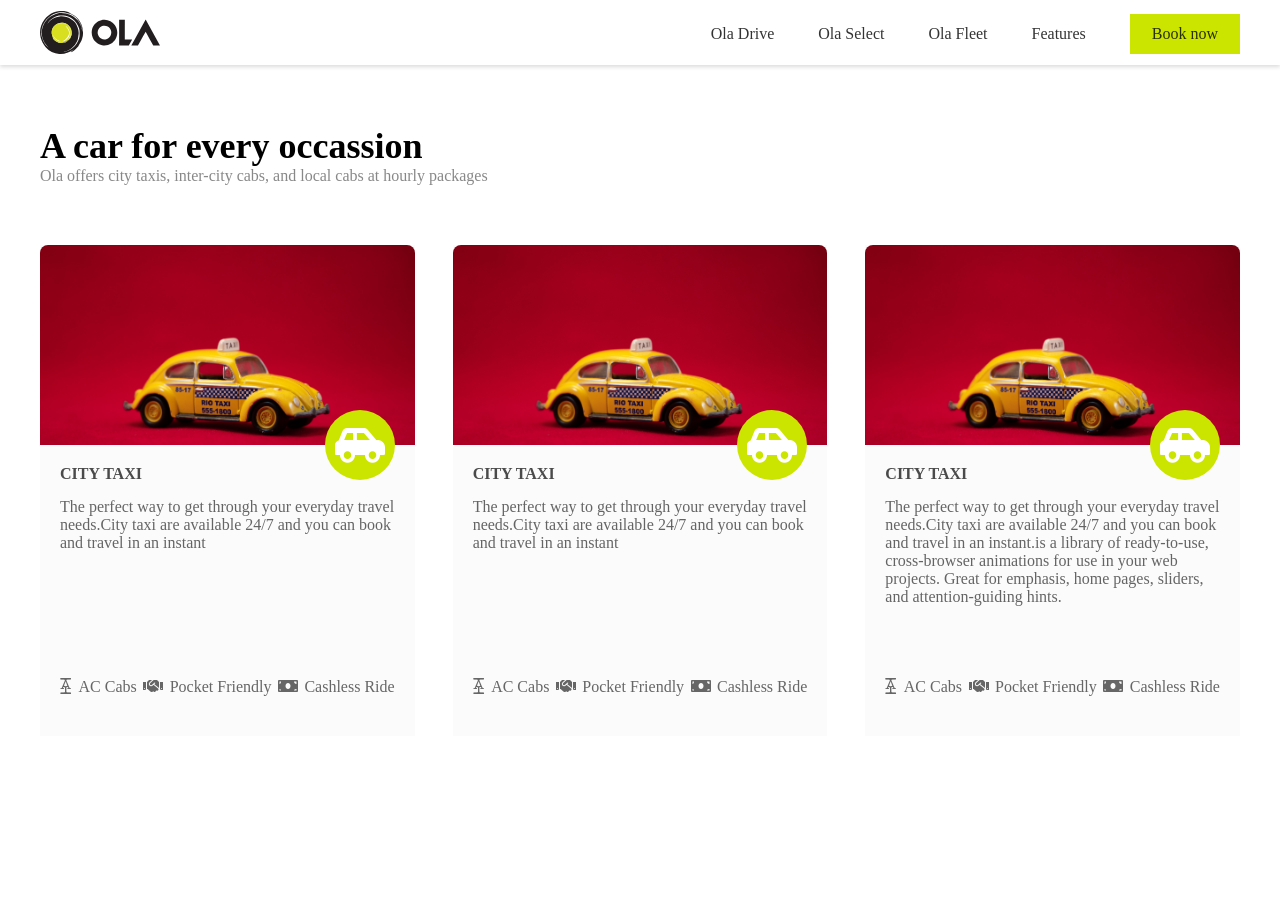
==== index.html @ 7271c8c6 "first commit" ====
<!DOCTYPE html>
<html lang="en">
<head>
    <meta charset="UTF-8">
    <meta http-equiv="X-UA-Compatible" content="IE=edge">
    <meta name="viewport" content="width=device-width , initial-scale=1.0">
    <title>ola layout</title>
    <link rel="stylesheet" href="style.css">
    <link rel="stylesheet" href="https://cdnjs.cloudflare.com/ajax/libs/font-awesome/5.15.0/css/all.min.css
">
</head>
<body>
    <!--nav section-->
    <section class="secondary-header">
        <nav class="max-container">
     <div class="majornav-links">
     <div class="bars"> <i class="fas fa-bars"></i></div> 
         <div class="logo">
             <img class="logo-img" src="ola-cabs.svg" alt="">
         </div>
         <div class="nav-links">
             <a class="link"href="#">Ola Drive</a>
             <a class="link"href="#">Ola Select</a>
             <a class="link" href="#">Ola Fleet</a>
             <a class="link"href="#">Features</a>
           <a class="book-link" href="#">Book now</a>
         </div>
     </div>
        </nav>

    </section>
  <!--services section-->  
  <section class="service-container">
    <div class="service-section-wrapper">
        <div class="max-container">
       <h3 class="service-title">A car for every occassion</h3>
       <p class="caption">Ola offers city taxis, inter-city cabs, and local cabs at hourly packages</p>
       <div class="card-wrapper">
           <div class="card">
               <div class="img-wrapper">
                   <div class="car-svg">
              <i class="fas fa-car-side"></i>
                </div>
               </div>
               <div class="info-container">
               <h4 class="info-title">City Taxi</h4>
               <p class="car-copy">The perfect way to get through your everyday travel needs.City taxi are available 24/7 and you can book and travel in an instant</p>
               <div class="flex-container">
               <i class="fab fa-acquisitions-incorporated"></i> <span>AC Cabs</span>
               <i class="fas fa-handshake"></i><span>Pocket Friendly</span>
               <i class="fas fa-money-bill"></i><span>Cashless Ride</span>
               </div>
               </div>
           </div>
           <div class="card">
            <div class="img-wrapper">
             <div class="car-svg"><i class="fas fa-car-side"></i></div>
            </div>
            <div class="info-container">
            <h4 class="info-title" >City Taxi</h4>

            <p class="car-copy">The perfect way to get through your everyday travel needs.City taxi are available 24/7 and you can book and travel in an instant</p>
            <div class="flex-container">
            <i class="fab fa-acquisitions-incorporated"></i> <span>AC Cabs</span>
            <i class="fas fa-handshake"></i><span>Pocket Friendly</span>
            <i class="fas fa-money-bill"></i><span>Cashless Ride</span>
            </div>
            </div>
        </div>
        <div class="card">
            <div class="img-wrapper">
            <div class="car-svg"><i class="fas fa-car-side"></i></div>
            </div>
            <div class="info-container">
            <h4 class="info-title">City Taxi</h4>
            <p class="car-copy">The perfect way to get through your everyday travel needs.City taxi are available 24/7 and you can book and travel in an instant.is a library of ready-to-use, cross-browser animations for use in your web projects. Great for emphasis, home pages, sliders, and attention-guiding hints.</p>
            <div class="flex-container">
            <i class="fab fa-acquisitions-incorporated"></i><span>AC Cabs</span>
            <i class="fas fa-handshake"></i><span>Pocket Friendly</span>
            <i class="fas fa-money-bill"></i><span>Cashless Ride</span>
            </div>
            </div>
        </div>
       </div>
       </div>
    </div>
</section>

</body>
</html>
---- style.css ----
*{
    padding:0;
    margin:0;
    box-sizing:border-box;
}
/* nav section*/

.secondary-header{
    padding:11px 20px;
    height:65px;
    box-shadow: 0px 2px 4px 0px rgb(0 0 0 / 14%);
    width:100%;
    
}
.bars{
    display:none;
}
.logo-img{
    width:120px;
}
.majornav-links{
    display:flex;
    justify-content: space-between;
    align-items: center;
    
}
.nav-links{
    display:flex;
    align-items: center;
    
   
}
.nav-links a {
    color:rgba(0, 0, 0, 0.8);
    text-decoration: none;
}
.link{
    padding:0 22px;
    }
.book-link{
    background-color: #CCE500;
    padding:11px 22px;
    margin-left:22px;
}

/*services section */
.service-container{
    padding:60px 20px;
   
    
}
.service-title{
    font-size:36px;
    font-weight:600;
}
.caption{
   color:rgba(0, 0, 0, 0.92);
   opacity:0.5;
}
.max-container{
    max-width: 1200px;
    width:100%;
    margin:0 auto;
}
.img-wrapper{
    background-image:url("taxi.jpg") ;
    background-position:center ;
    background-size: cover;
    width:100%;
    height:200px;
    border-top-left-radius:8px;
    border-top-right-radius:8px;
    position:relative;
}
.car-svg{
    width:70px;
    height:70px;
    background-color:#CCE500 ;
    display:flex;
    align-items: center;
    font-size:40px;
    color:white;
    justify-content: center;
    text-align: center;
    border-radius:50% ;
    position:absolute;
    right:20px;
    bottom:-35px;
}
.car-copy{
    min-height:150px;
}
.card-wrapper{
    display:grid;
    grid-template-columns: 1fr 1fr 1fr;
    grid-column-gap:38px;
    margin-top:60px;
}
.card{
    background-color:#FBFBFC;
    color:rgba(0, 0, 0, 0.6);
}
.info-container{
    padding:20px 20px 0;
}
.info-title{
    color:#4A4A4A;
    text-transform: uppercase;
    margin-bottom:15px;
}
.flex-container{
    display:flex;
   justify-content: space-between;
    padding:30px 0 40px;
    color:#666;
}
@media only screen and (max-width:992px){
    .car-copy{
        min-height:200px;
    }
    .card-wrapper{
       display:grid;
       grid-template-columns:1fr 1fr;
       grid-row-gap:20px;
   }
   }
@media only screen and (max-width: 768px){
    
   
    .secondary-header{
        width:100%;
        padding:20px 0;
    }
    .logo{
        display:flex;
        align-items: center;
        justify-content: center;
    }
    .majornav-links{
        display:flex;
        align-items: center;
        justify-content:space-evenly;
    }
    .fa-bars{
        font-size:24px;
    }
    .bars{
        display:block;
    }
    .logo-img{
        width:80px;
        height:28px;
    }
   .nav-links{
       display:none;
   }
   .service-title{
     font-size: 28px;  
   }
   .caption{
       font-size:14px;
   }
   .card-wrapper{
       display:grid;
       grid-template-columns:1fr;
       grid-row-gap:20px;
}
.info-container{
    padding:20px 16px 0;
}
}
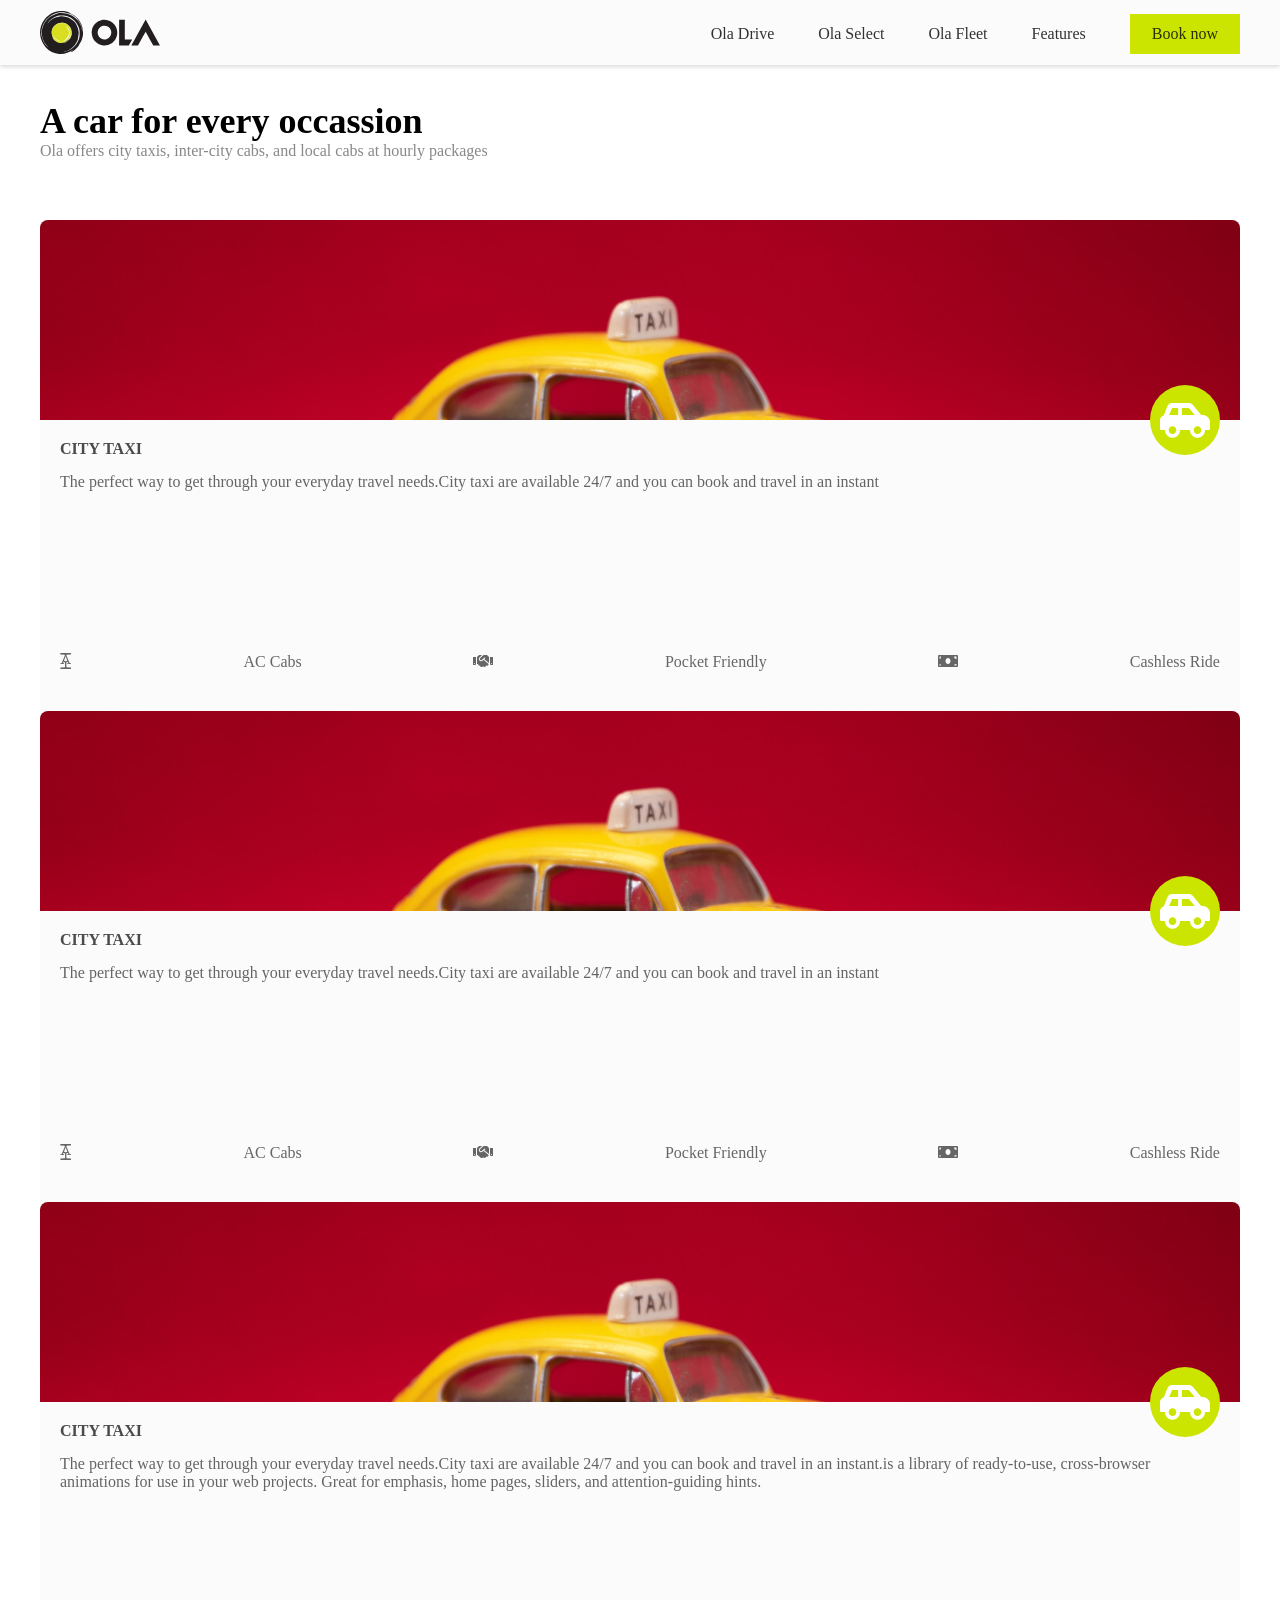
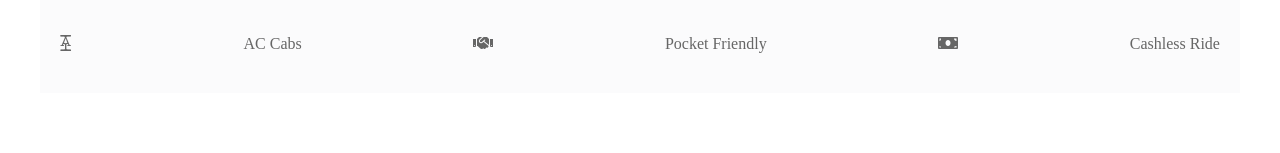
==== commit 0516964d: "testing" ====
--- a/index.html
+++ b/index.html
@@ -8,6 +8,9 @@
     <link rel="stylesheet" href="style.css">
     <link rel="stylesheet" href="https://cdnjs.cloudflare.com/ajax/libs/font-awesome/5.15.0/css/all.min.css
 ">
+<link rel="stylesheet" href="https://unpkg.com/aos@next/dist/aos.css" />
+
+
 </head>
 <body>
     <!--nav section-->
@@ -32,11 +35,11 @@
   <!--services section-->  
   <section class="service-container">
     <div class="service-section-wrapper">
-        <div class="max-container">
+        <div class="max-container servicemax">
        <h3 class="service-title">A car for every occassion</h3>
        <p class="caption">Ola offers city taxis, inter-city cabs, and local cabs at hourly packages</p>
        <div class="card-wrapper">
-           <div class="card">
+           <div class="card one">
                <div class="img-wrapper">
                    <div class="car-svg">
               <i class="fas fa-car-side"></i>
@@ -52,7 +55,7 @@
                </div>
                </div>
            </div>
-           <div class="card">
+           <div class="card two" data-aos="fade-left">
             <div class="img-wrapper">
              <div class="car-svg"><i class="fas fa-car-side"></i></div>
             </div>
@@ -67,7 +70,7 @@
             </div>
             </div>
         </div>
-        <div class="card">
+        <div class="card three" data-aos="fade-right">
             <div class="img-wrapper">
             <div class="car-svg"><i class="fas fa-car-side"></i></div>
             </div>
@@ -85,6 +88,12 @@
        </div>
     </div>
 </section>
+<script src="https://unpkg.com/aos@next/dist/aos.js"></script>
+<script>
+  AOS.init({
+    delay:300
+  });
+</script>
 
 </body>
 </html>
--- a/style.css
+++ b/style.css
@@ -10,7 +10,14 @@
     height:65px;
     box-shadow: 0px 2px 4px 0px rgb(0 0 0 / 14%);
     width:100%;
+    position:fixed;
+    top:0;
+    background-color: #FBFBFC;
+    z-index:1;
     
+}
+.servicemax{
+    padding-top:40px;
 }
 .bars{
     display:none;
@@ -92,7 +99,7 @@
 }
 .card-wrapper{
     display:grid;
-    grid-template-columns: 1fr 1fr 1fr;
+    grid-template-columns: 1fr;
     grid-column-gap:38px;
     margin-top:60px;
 }
@@ -165,6 +172,7 @@
        grid-template-columns:1fr;
        grid-row-gap:20px;
 }
+
 .info-container{
     padding:20px 16px 0;
 }
